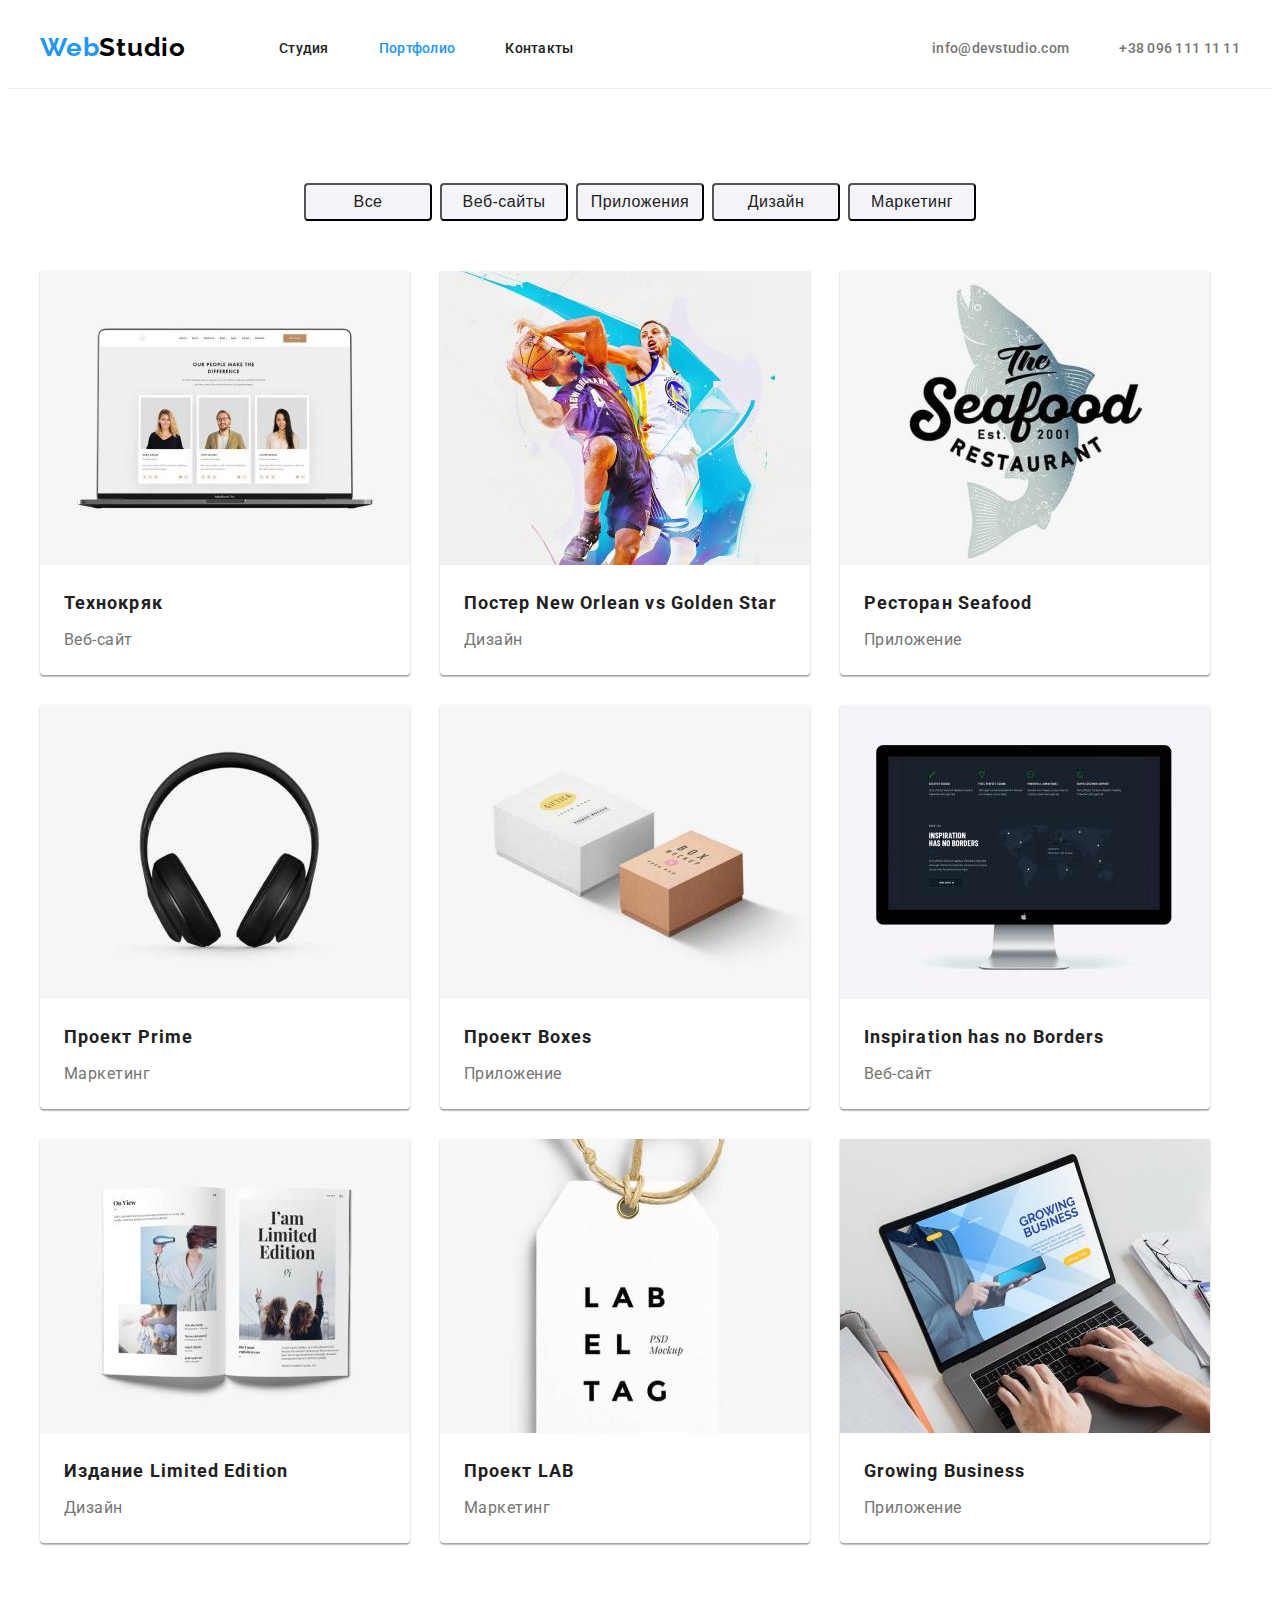
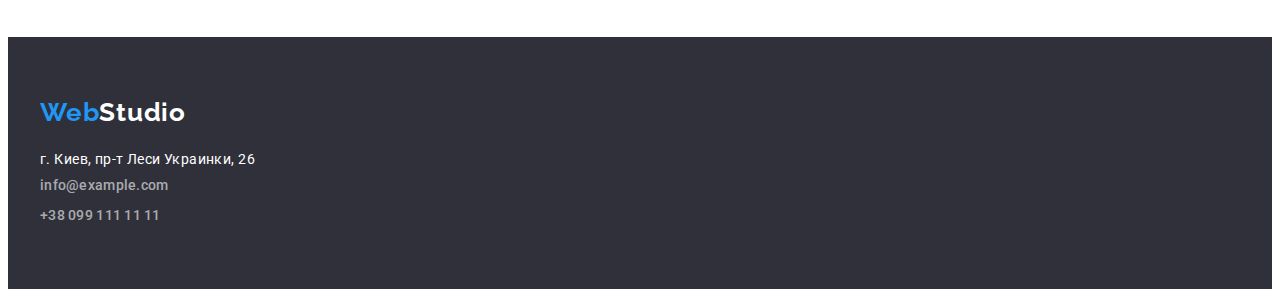
==== portfolio.html @ 968f07ba "clone-reposytory" ====
<!DOCTYPE html>
<html lang="ru">

<head>
    <meta charset="UTF-8">
    <meta http-equiv="X-UA-Compatible" content="IE=edge">
    <meta name="viewport" content="width=device-width, initial-scale=1.0">
    <title>Портфолио</title>
    <link rel="preconnect" href="https://fonts.gstatic.com">
    <link
        href="https://fonts.googleapis.com/css2?family=Raleway:wght@700&family=Roboto:wght@400;500;700;900&display=swap"
        rel="stylesheet">
    <link rel="stylesheet" href="https://cdnjs.cloudflare.com/ajax/libs/modern-normalize/1.0.0/modern-normalize.min.css"
        integrity="sha512-ISS7cAi1PEhQ8jnbJpJZMd29NlhNj4AWYyLOSp2CE/CsHxTCu+r+t0D2yoJudVrd0/8fTVPUVDzY5Tvli75u/g=="
        crossorigin="anonymous" />
    <link rel="stylesheet" href="./css/style.css">
</head>

<body>
    <header class="main-header">
        <div class="header-wrapper container">
            <nav class="header-nav">
                <a class="logo link" href="" lang="en">Web<span class="header-accent">Studio</span></a>
                <ul class="nav-list list">
                    <li class="nav-item">
                        <a class="nav-link link" href="./index.html">Студия</a>
                    </li>
                    <li class="nav-item">
                        <a class="nav-link link current" href="./portfolio.html">Портфолио</a>
                    </li>
                    <li class="nav-item">
                        <a class="nav-link link" href="">Контакты</a>
                    </li>
                </ul>
            </nav>
            <ul class="contacts-list list">
                <li class="contacts-item"><a class="contacts-link mail link" href="mailto:info@devstudio.com">info@devstudio.com</a></li>
                <li class="contacts-item"><a class="contacts-link link" href="tel:+380961111111">+38 096 111 11 11</a></li>
            </ul>
        </div>
    </header>
    <main>
        <!--HERO-->
        <section class="hero-pg2">
            <div class="container container list-margin">
                <ul class="list hero-list">
                    <li class="hero-item">
                        <button class="btn" type="button">Все</button>
                    </li>
                    <li class="hero-item">
                        <button class="btn" type="button">Веб-сайты</button>
                    </li>
                    <li class="hero-item">
                        <button class="btn" type="button">Приложения</button>
                    </li>
                    <li class="hero-item">
                        <button class="btn" type="button">Дизайн</button>
                    </li>
                    <li class="hero-item">
                        <button class="btn" type="button">Маркетинг</button>
                    </li>
                </ul>
                <ul class="list services-list">
                    <li class="services-item">
                        <a href="" class="services-link link">
                            <img src="./images/page-2/section-1/techno-crack.jpg" alt="технокряк" width="370"
                                height="294">
                            <div class="services-link-text">
                                <h3 class="services-name">Технокряк</h3>
                                <p class="about-services">Веб-сайт</p>
                            </div>
                        </a>
                    </li>
                    <li class="services-item">
                        <a href="" class="services-link link">
                            <img src="./images/page-2/section-1/new-orlean-vs-golden-stars.jpg" alt="Постер" width="370"
                                height="294">
                            <div class="services-link-text">
                                <h3 class="services-name">Постер <span lang="en">New Orlean vs Golden Star</span></h3>
                                <p class="about-services">Дизайн</p>
                            </div>
                        </a>
                    </li>
                    <li class="services-item">
                        <a href="" class="services-link link">
                            <img src="./images/page-2/section-1/resto-seafood.jpg" alt="Лого ресторана" width="370"
                                height="294">
                            <div class="services-link-text">
                                <h3 class="services-name">Ресторан <span lang="en">Seafood</span></h3>
                                <p class="about-services">Приложение</p>
                            </div>
                        </a>
                    </li>
                    <li class="services-item">
                        <a href="" class="services-link link">
                            <img src="./images/page-2/section-2/project-prime.jpg" alt="Наушники" width="370"
                                height="294">
                            <div class="services-link-text">
                                <h3 class="services-name">Проект <span lang="en">Prime</span></h3>
                                <p class="about-services">Маркетинг</p>
                            </div>
                        </a>
                    </li>
                    <li class="services-item">
                        <a href="" class="services-link link">
                            <img src="./images/page-2/section-2/project-boxes.jpg" alt="Коробки" width="370"
                                height="294">
                            <div class="services-link-text">
                                <h3 class="services-name">Проект <span lang="en">Boxes</span></h3>
                                <p class="about-services">Приложение</p>
                            </div>
                        </a>
                    </li>
                    <li class="services-item">
                        <a href="" class="services-link link">
                            <img src="./images/page-2/section-2/insoiration-has-no-borders.jpg" alt="Монитор"
                                width="370" height="294">
                            <div class="services-link-text">
                                <h3 class="services-name" lang="en">Inspiration has no Borders</h3>
                                <p class="about-services">Веб-сайт</p>
                            </div>
                        </a>
                    </li>
                    <li class="services-item">
                        <a href="" class="services-link link">
                            <img src="./images/page-2/section-3/limited-edition.jpg" alt="Журнал" width="370"
                                height="294">
                            <div class="services-link-text">
                                <h3 class="services-name">Издание <span lang="en">Limited Edition</span></h3>
                                <p class="about-services">Дизайн</p>
                            </div>
                        </a>
                    </li>
                    <li class="services-item">
                        <a href="" class="services-link link">
                            <img src="./images/page-2/section-3/project_lab.jpg" alt="Бирка" width="370" height="294">
                            <div class="services-link-text">
                                <h3 class="services-name">Проект <span lang="en">LAB</span></h3>
                                <p class="about-services">Маркетинг</p>
                            </div>
                        </a>
                    </li>
                    <li class="services-item">
                        <a href="" class="services-link link">
                            <img src="./images/page-2/section-3/growing-business.jpg" alt="Работа за ноутбуком"
                                width="370" height="294">
                            <div class="services-link-text">
                                <h3 class="services-name" lang="en">Growing Business</h3>
                                <p class="about-services">Приложение</p>
                            </div>
                        </a>
                    </li>
                </ul>
            </div>
        </section>
    </main>
    <footer>
            <div class="main-footer container">
                <a class="logotype-footer link" href="" lang="en">Web<span class="footer-accent">Studio</span></a>
                <address class="address address-list">
                    <p class="location">г. Киев, пр-т Леси Украинки, 26</p>
                    <a class="contacts-link-footer link-style link" href="mailto:info@example.com">info@example.com</a>
                    <a class="contacts-link-footer link" href="tel:+380991111111">+38 099 111 11 11</a>
                </address>
            </div>
    </footer>
</body>

</html>
---- css/style.css ----
.visually-hidden {
  position: absolute !important;
  clip: rect(1px 1px 1px 1px); /* IE6, IE7 */
  clip: rect(1px, 1px, 1px, 1px);
  padding: 0 !important;
  border: 0 !important;
  height: 1px !important;
  width: 1px !important;
  overflow: hidden;
}

h1,
h2,
h3,
h4,
h5,
h6,
p {
  margin: 0;
}

ul,
ol {
  margin: 0;
  padding: 0;
}

img {
  display: block;
}

:root {
  --main-font: "Roboto", sans-serif;
  --secondary-font: "Raleway", sans-serif;
  --acent-color: #2196f3;
  --main-color: #ffffff;
  --btn-back-color: #188ce8;
  --footer-backgroun-color: #2f303a;
  --usually-text-color: #757575;
  --headline-color: #212121;
  --secondary-back-color: #2f303a;
  --third-back-color: #f5f4fa;
  --main-black-color: #000000;
  --footer-links-color: rgba(255, 255, 255, 0.6);
  --section-pt: 94px;
  --section-pb: 94px;
}

.link {
  text-decoration: none;
}

.list {
  list-style: none;
}

.address {
  font-style: normal;
}

.address-list {
  margin-top: 20px;
}

body {
  font-family: var(--main-font);
  background: var(--main-color);
  /* width: 1600px;*/
}

.header-accent {
  color: var(--main-black-color);
}

.footer-accent {
  color: var(--main-color);
}

.nav-link {
  font-weight: 500;
  font-size: 14px;
  line-height: 1.14;
  letter-spacing: 0.02em;
  color: var(--headline-color);
}

.nav-link:hover,
.nav-link:focus {
  color: var(--acent-color);
}

.current {
  color: var(--acent-color);
}

.contacts-link {
  font-weight: 500;
  font-size: 14px;
  line-height: 1.14;
  letter-spacing: 0.02em;
  color: var(--usually-text-color);
}

.contacts-link:hover,
.contacts-link:focus {
  color: var(--acent-color);
}

.contacts-item:not(:last-child) {
  margin-right: 50px;
}

/*.mail {
  margin-right: 50px;
}*/

.location {
  font-weight: 400;
  font-size: 14px;
  line-height: 1.71;
  letter-spacing: 0.03em;
  color: var(--main-color);
}

.our-job-image {
  background: var(--main-color);
}
.work-title {
  font-weight: 700;
  font-size: 36px;
  line-height: 1.17;
  text-align: center;
  letter-spacing: 0.03em;
  color: var(--headline-color);
}

.location {
  width: 231px;
  height: 21px;

  font-weight: 400;
  font-size: 14px;
  line-height: 1.71;
  letter-spacing: 0.03em;
  color: var(--main-color);
  margin-bottom: 9px;
}

.our-job-image {
  background: var(--main-color);
}

.team {
  background: var(--third-back-color);
}

.contacts-link-footer {
  width: 231px;
  height: 21px;

  font-weight: 500;
  font-size: 14px;
  line-height: 1.14;
  letter-spacing: 0.02em;
  color: var(--footer-links-color);
}

.contacts-link-footer:hover,
.contacts-link-footer:focus {
  color: var(--acent-color);
}

.container {
  width: 1200px;
  margin: 0 auto;
  margin: 0 auto;
  padding-left: 15px;
  padding-right: 15px;
}

.header-wrapper {
  display: flex;
  align-items: center;
  justify-content: space-between;
}

/*============== MAIN HEADER ==============*/

.main-header {
  background: var(--main-color);
  display: flex;
  align-items: center;
  border-bottom: 1px solid #ececec;
}

.header-nav {
  display: flex;
  align-items: center;
}

.nav-list {
  display: flex;
  align-items: center;
}

.nav-link {
  padding-top: 32px;
  padding-bottom: 32px;
}

.contacts-list {
  display: flex;
  align-items: center;
}

.logo {
  margin-right: 93px;

  padding-top: 24px;
  padding-bottom: 25px;

  font-family: var(--secondary-font);
  font-weight: 700;
  font-size: 26px;
  line-height: 1.19;
  letter-spacing: 0.03em;
  color: var(--acent-color);
}

.nav-item:not(:last-child) {
  margin-right: 50px;
}

.contacts-list {
  margin-left: auto;
}

/*============== END MAIN HEADER ==============*/

/*============== HERO PAGE 1 ==============*/

.hero {
  background: var(--secondary-back-color);
}

.modal-btn {
  font-weight: 700;
  font-size: 16px;
  line-height: 1.87;
  display: flex;
  align-items: center;
  text-align: center;
  letter-spacing: 0.06em;
  cursor: pointer;
  color: var(--main-color);
  background: var(--acent-color);
  min-width: 200px;
  height: 50px;
  box-shadow: 0px 4px 4px rgba(0, 0, 0, 0.15);
  border-radius: 4px;
  padding-top: 10px;
  padding-right: 32px;
  padding-bottom: 10px;
  padding-left: 32px;
  margin: 0 auto;
}

.modal-btn:hover,
.modal-btn:focus {
  background: var(--btn-back-color);
}

.advertising-main {
  padding-top: 200px;
  padding-bottom: 200px;
}

.advertising-name {
  max-width: 696px;
  height: 120px;
  margin: 0 auto;
  margin-bottom: 40px;

  font-weight: 900;
  font-size: 44px;
  line-height: 1.36;
  letter-spacing: 0.06em;
  text-align: center;
  text-transform: uppercase;
  color: var(--main-color);
}

/*============== END HERO PAGE 1 ==============*/

/*============== ABOUT ==============*/

.about {
  background: var(--main-color);
  padding-top: var(--section-pt);
}

.about-list {
  display: flex;
  margin-left: -30px;
  margin-top: -30px;
}

.about-item {
  flex-basis: calc(100% / 4 - 30px);
  margin-left: 30px;
  margin-top: 30px;
}

.about-main-name {
  margin-bottom: 10px;

  font-weight: 700;
  font-size: 14px;
  line-height: 1.14;
  letter-spacing: 0.03em;
  text-transform: uppercase;
  color: var(--headline-color);
  width: 270px;
  height: 16px;
}

.about-us {
  font-weight: 400;
  font-size: 14px;
  line-height: 1.71;
  letter-spacing: 0.03em;
  color: var(--usually-text-color);
  width: 270px;
  height: 75px;
}

/*============== END ABOUT ==============*/

/*============== WAWD ==============*/

.our-job-image {
  padding-top: var(--section-pt);
  padding-bottom: var(--section-pb);
}

.our-list {
  display: flex;
  margin-left: -30px;
  margin-top: -30px;
}
.our-item {
  flex-basis: calc(100% / 3-30px);
  margin-left: 30px;
  margin-top: 30px;
}

/*============== END WAWD ==============*/

/*============== TEAM ==============*/

.team {
  background: var(--third-back-color);
  padding-top: var(--section-pt);
  padding-bottom: var(--section-pb);
}

.work-title {
  font-weight: 700;
  font-size: 36px;
  line-height: 1.17;
  text-align: center;
  letter-spacing: 0.03em;
  color: var(--headline-color);
  margin-bottom: 50px;
  margin: auto o;
}

.team-list {
  display: flex;
  margin-left: -30px;
  margin-top: -30px;
}

.team-item {
  flex-basis: calc(100% / 3 - 30px);
  margin-left: 30px;
  margin-top: 30px;
  background: var(--main-color);
  box-shadow: 0px 1px 3px rgba(0, 0, 0, 0.12), 0px 1px 1px rgba(0, 0, 0, 0.14),
    0px 2px 1px rgba(0, 0, 0, 0.2);
  border-radius: 0px 0px 4px 4px;
}

.team-member {
  font-weight: 500;
  font-size: 16px;
  line-height: 1.19;
  letter-spacing: 0.03em;
  text-align: center;
  color: var(--headline-color);
  margin-bottom: 10px;
}

.team-text {
  padding-top: 30px;
  padding-bottom: 30px;
  padding-left: 15px;
  padding-right: 15px;
}

.team-member-skills {
  font-weight: 400;
  font-size: 16px;
  line-height: 1.19;
  letter-spacing: 0.03em;
  text-align: center;
  color: var(--usually-text-color);
}

/*============== END TEAM ==============*/

/*============== HERO PAGE 2 ==============*/

.hero-pg2 {
  background: var(--main-color);
  padding-top: var(--section-pt);
  padding-bottom: var(--section-pb);
}

.list-margin {
  margin-left: auto 0;
}

.hero-list {
  display: flex;
  justify-content: center;
  margin-left: -8px;
  margin-bottom: 50px;
}

.hero-item {
  margin-left: 8px;
}

.btn {
  font-weight: 500;
  font-size: 16px;
  line-height: 1.62;
  text-align: center;
  letter-spacing: 0.03em;
  color: var(--headline-color);
  cursor: pointer;
  background: var(--third-back-color);
  min-width: 128px;
  height: 38px;
  margin: 0 auto;

  background: #f5f4fa;
  border-radius: 4px;
}

.btn:hover,
.btn:focus {
  color: var(--main-color);
  background-color: var(--acent-color);
}

.services-list {
  display: flex;
  flex-wrap: wrap;
  margin-left: -30px;
  margin-top: -30px;
}

/*============== END HERO PAGE 2 ==============*/

/*============== SERVICES ==============*/

.services-link {
  background: var(--main-color);
}

.services-link-text {
  padding-top: 20px;
  padding-right: 24px;
  padding-bottom: 20px;
  padding-left: 24px;
}

.services-name {
  margin-bottom: 4px;

  font-weight: 700;
  font-size: 18px;
  line-height: 2;
  letter-spacing: 0.06em;
  color: var(--headline-color);
}

.services-item {
  flex-basis: calc(100% / 9 - 30px);
  margin-left: 30px;
  margin-top: 30px;
  background: var(--main-color);
  box-shadow: 0px 1px 3px rgba(0, 0, 0, 0.12), 0px 1px 1px rgba(0, 0, 0, 0.14),
    0px 2px 1px rgba(0, 0, 0, 0.2);
  border-radius: 0px 0px 4px 4px;
}

.about-services {
  font-weight: 400;
  font-size: 16px;
  line-height: 1.87;
  letter-spacing: 0.03em;
  color: var(--usually-text-color);
}

/*============== END SERVICES ==============*/

/*============== LOGO FOOTER ==============*/

.logotype-footer {
  width: 145px;
  height: 31px;
  left: 215px;
  top: 1688px;

  font-family: var(--secondary-font);
  font-weight: 700;
  font-size: 26px;
  line-height: 1.19;
  letter-spacing: 0.03em;
  color: var(--acent-color);
}

/*============== END LOGO FOOTER ==============*/

footer {
  background-color: var(--footer-backgroun-color);
}

.contacts-link-footer {
  font-weight: 500;
  font-size: 14px;
  line-height: 1.14;
  letter-spacing: 0.02em;
  color: var(--footer-links-color);
}

.contacts-link-footer:hover,
.contacts-link-footer:focus {
  color: var(--acent-color);
}

.contacts-link-footer {
  display: flex;
  flex-direction: column;
}

.contacts-link-footer:not(:last-child) {
  margin-bottom: 9px;
}

.main-footer {
  padding-top: 60px;
  padding-bottom: 60px;
}
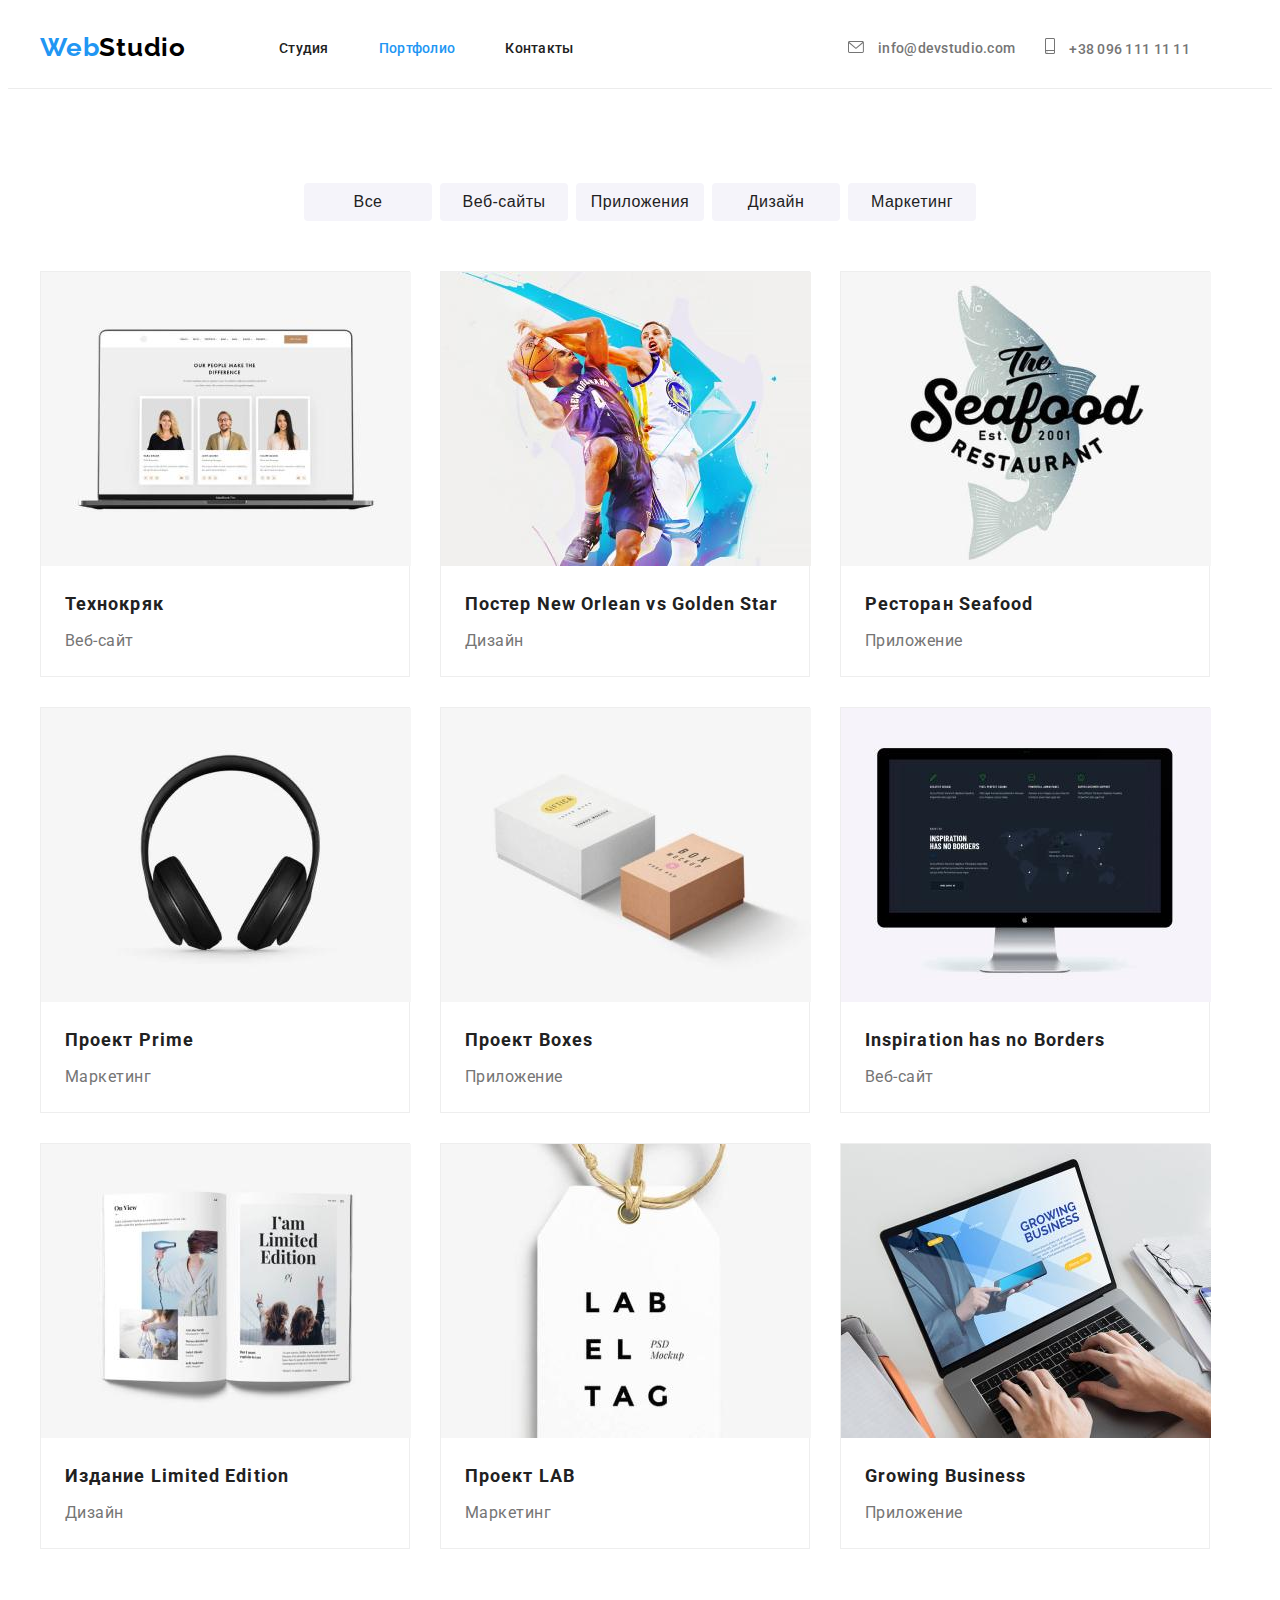
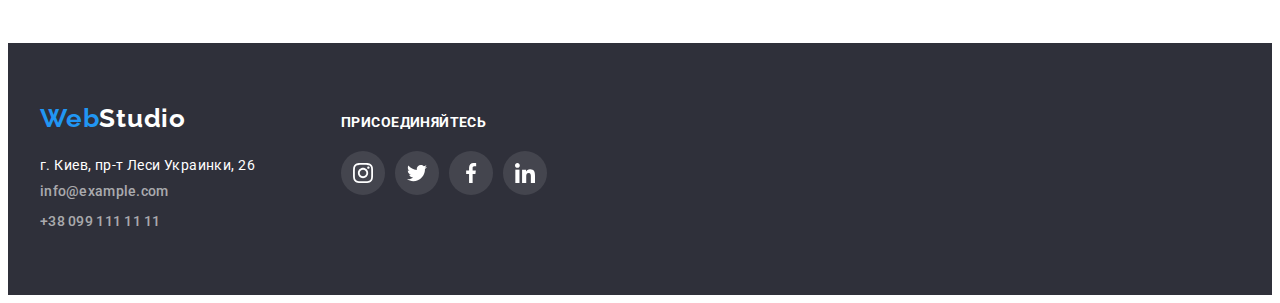
==== commit 4e067a3f: "maybe-ready" ====
--- a/portfolio.html
+++ b/portfolio.html
@@ -33,10 +33,37 @@
                     </li>
                 </ul>
             </nav>
-            <ul class="contacts-list list">
-                <li class="contacts-item"><a class="contacts-link mail link" href="mailto:info@devstudio.com">info@devstudio.com</a></li>
-                <li class="contacts-item"><a class="contacts-link link" href="tel:+380961111111">+38 096 111 11 11</a></li>
-            </ul>
+            <div class="contacts-container">
+                <ul class="contacts-list list">
+                    <li class="contacts-item">
+                        <ul class="header-contacts-list list">
+                            <a class="custom link" href="">
+                                <li class="header-contacts-item">
+                                    <a class="header-contacts-link main-link link" href="">
+                                        <svg width="16" height="12" class="header-contacts-icon">
+                                            <use href="./images/sprite.svg#icon-envelope"></use>
+                                        </svg>
+                                        <a class="contacts-link main-link mail link"
+                                            href="mailto:info@devstudio.com">info@devstudio.com</a>
+                                    </a>
+                                </li>
+                            </a>
+                        </ul>
+                        <ul class="header-contacts-list list">
+                            <a class="custom link" href=""></a>
+                            <li class="header-contacts-item">
+                                <a class="header-contacts-link main-link link" href="">
+                                    <svg width="10" height="16" class="header-contacts-icon">
+                                        <use href="./images/sprite.svg#icon-smartphone"></use>
+                                    </svg>
+                                </a>
+                                <a class="contacts-link main-link link" href="tel:+380961111111">+38 096 111 11 11</a>
+                            </li>
+                        </ul>
+                    </li>
+                    <li class="contacts-item"></li>
+                </ul>
+            </div>
         </div>
     </header>
     <main>
@@ -156,12 +183,55 @@
     </main>
     <footer>
             <div class="main-footer container">
-                <a class="logotype-footer link" href="" lang="en">Web<span class="footer-accent">Studio</span></a>
-                <address class="address address-list">
-                    <p class="location">г. Киев, пр-т Леси Украинки, 26</p>
-                    <a class="contacts-link-footer link-style link" href="mailto:info@example.com">info@example.com</a>
-                    <a class="contacts-link-footer link" href="tel:+380991111111">+38 099 111 11 11</a>
-                </address>
+                <ul class="social-footer-list list">
+                    <li>
+                        <a class="logotype-footer link" href="" lang="en">Web<span class="footer-accent">Studio</span></a>
+                    </li>
+                    <li>
+                        <address class="address address-list">
+                            <p class="location">г. Киев, пр-т Леси Украинки, 26</p>
+                            <a class="contacts-link-footer link" href="mailto:info@example.com">info@example.com</a>
+                            <a class="contacts-link-footer link" href="tel:+380991111111">+38 099 111 11 11</a>
+                        </address>
+                    </li>
+                </ul>
+                <ul class="social-footer-list second-list list">
+                    <li>
+                        <p class="social-footer-name">присоединяйтесь</p>
+                    </li>
+                    <li class="social-footer-item">
+                        <ul class="footer-icon-list list">
+                            <li class=" ">
+                                <a class="social-footer-link link" href="">
+                                    <svg class="social-footer-icon">
+                                        <use href="./images/sprite.svg#icon-instagram"></use>
+                                    </svg>
+                                </a>
+                            </li>
+                            <li class="footer-icon-item">
+                                <a class="social-footer-link link" href="">
+                                    <svg class="social-footer-icon">
+                                        <use href="./images/sprite.svg#icon-twitter"></use>
+                                    </svg>
+                                </a>
+                            </li>
+                            <li class="footer-icon-item">
+                                <a class="social-footer-link link" href="">
+                                    <svg class="social-footer-icon">
+                                        <use href="./images/sprite.svg#icon-facebook"></use>
+                                    </svg>
+                                </a>
+                            </li>
+                            <li class="footer-icon-item">
+                                <a class="social-footer-link link" href="">
+                                    <svg class="social-footer-icon">
+                                        <use href="./images/sprite.svg#icon-linkedin"></use>
+                                    </svg>
+                                </a>
+                            </li>
+                        </ul>
+                    </li>
+                </ul>
             </div>
     </footer>
 </body>
--- a/css/style.css
+++ b/css/style.css
@@ -42,6 +42,9 @@
   --third-back-color: #f5f4fa;
   --main-black-color: #000000;
   --footer-links-color: rgba(255, 255, 255, 0.6);
+  --service-item-color: #eeeeee;
+  --icon-color: #afb1b8;
+  --contacts-color: #757575;
   --section-pt: 94px;
   --section-pb: 94px;
 }
@@ -65,7 +68,7 @@
 body {
   font-family: var(--main-font);
   background: var(--main-color);
-  /* width: 1600px;*/
+  /*width: 1600px;*/
 }
 
 .header-accent {
@@ -101,10 +104,10 @@
   color: var(--usually-text-color);
 }
 
-.contacts-link:hover,
+/*.contacts-link:hover,
 .contacts-link:focus {
   color: var(--acent-color);
-}
+}*/
 
 .contacts-item:not(:last-child) {
   margin-right: 50px;
@@ -235,12 +238,54 @@
   margin-left: auto;
 }
 
+.contacts-item {
+  display: flex;
+  align-items: center;
+  justify-content: space-between;
+}
+
+.header-contacts-list {
+  display: flex;
+}
+
+.header-contacts-list:not(:last-child) {
+  margin-right: 30px;
+}
+
+.header-contacts-icon {
+  fill: var(--contacts-color);
+  margin-right: 10px;
+}
+
+.header-contacts-icon:hover,
+.header-contacts-icon:focus {
+  fill: var(--acent-color);
+}
+
+.header-contacts-link:hover,
+.header-contacts-link:focus {
+  fill: var(--acent-color);
+}
+
+.main-link:hover,
+.main-link:focus {
+  color: var(--acent-color);
+}
+
 /*============== END MAIN HEADER ==============*/
 
 /*============== HERO PAGE 1 ==============*/
 
 .hero {
-  background: var(--secondary-back-color);
+  background-color: var(--secondary-back-color);
+  background-image: linear-gradient(
+      rgba(47, 48, 58, 0.4),
+      rgba(47, 48, 58, 0.4)
+    ),
+    url("/images/background-hero.jpg");
+  max-width: 1600px;
+  background-repeat: no-repeat;
+  background-size: cover;
 }
 
 .modal-btn {
@@ -334,6 +379,22 @@
   height: 75px;
 }
 
+.about-link {
+  display: flex;
+  justify-content: center;
+  align-items: center;
+  width: 270px;
+  height: 120px;
+  background: var(--third-back-color);
+  border-radius: 4px;
+  margin-bottom: 30px;
+}
+
+.about-icon {
+  width: 70px;
+  height: 70px;
+}
+
 /*============== END ABOUT ==============*/
 
 /*============== WAWD ==============*/
@@ -349,7 +410,7 @@
   margin-top: -30px;
 }
 .our-item {
-  flex-basis: calc(100% / 3-30px);
+  flex-basis: calc(100% / 3 - 30px);
   margin-left: 30px;
   margin-top: 30px;
 }
@@ -404,8 +465,8 @@
 .team-text {
   padding-top: 30px;
   padding-bottom: 30px;
-  padding-left: 15px;
-  padding-right: 15px;
+  padding-left: 20px;
+  padding-right: 20px;
 }
 
 .team-member-skills {
@@ -415,9 +476,119 @@
   letter-spacing: 0.03em;
   text-align: center;
   color: var(--usually-text-color);
+  margin-bottom: 16px;
+}
+
+.social-list {
+  display: flex;
+  align-items: center;
+  justify-content: space-between;
+}
+
+.social-list-link {
+  display: flex;
+  justify-content: center;
+  align-items: center;
+  background-color: var(--main-color);
+  width: 44px;
+  height: 44px;
+  border-radius: 50%;
+}
+
+.social-list-link:hover,
+.social-list-link:focus {
+  background-color: var(--acent-color);
+}
+
+.social-list-link:hover .social-list-icon,
+.social-list-link:focus .social-list-icon {
+  fill: var(--main-color);
+}
+
+.social-list-icon:hover,
+.social-list-icon:focus {
+  fill: var(--main-color);
+}
+
+.social-list-icon {
+  fill: var(--icon-color);
+  width: 20px;
+  height: 20px;
 }
 
 /*============== END TEAM ==============*/
+
+/*============== REGULAR CUSTOMERS ==============*/
+
+.customers {
+  padding-top: var(--section-pt);
+  padding-bottom: var(--section-pb);
+}
+
+.customers-list {
+  display: flex;
+  align-items: center;
+  justify-content: space-between;
+}
+
+.customers-list-link {
+  display: flex;
+  justify-content: center;
+  align-items: center;
+  width: 170px;
+  height: 90px;
+  border: 1px solid var(--icon-color);
+  box-sizing: border-box;
+  border-radius: 4px;
+}
+
+.customers-list-link:hover,
+.customers-list-link:focus {
+  border: 1px solid var(--acent-color);
+  box-sizing: border-box;
+  border-radius: 4px;
+}
+
+.customers-list-link:hover .customers-list-icon,
+.customers-list-link:focus .customers-list-icon {
+  fill: var(--acent-color);
+}
+
+.customers-list-icon {
+  fill: var(--icon-color);
+}
+
+.one {
+  width: 45px;
+  height: 50px;
+}
+
+.two {
+  width: 40px;
+  height: 52px;
+}
+
+.three {
+  width: 41px;
+  height: 43px;
+}
+
+.four {
+  width: 80px;
+  height: 42px;
+}
+
+.five {
+  width: 59px;
+  height: 47px;
+}
+
+.six {
+  width: 89px;
+  height: 46px;
+}
+
+/*============== END REGULAR CUSTOMERS ==============*/
 
 /*============== HERO PAGE 2 ==============*/
 
@@ -454,15 +625,17 @@
   min-width: 128px;
   height: 38px;
   margin: 0 auto;
-
-  background: #f5f4fa;
   border-radius: 4px;
+  border: none;
 }
 
 .btn:hover,
 .btn:focus {
   color: var(--main-color);
   background-color: var(--acent-color);
+  box-shadow: 0px 3px 1px rgba(0, 0, 0, 0.1), 0px 1px 2px rgba(0, 0, 0, 0.08),
+    0px 2px 2px rgba(0, 0, 0, 0.12);
+  border-radius: 4px;
 }
 
 .services-list {
@@ -499,12 +672,21 @@
 
 .services-item {
   flex-basis: calc(100% / 9 - 30px);
+  max-width: 370px;
   margin-left: 30px;
   margin-top: 30px;
   background: var(--main-color);
-  box-shadow: 0px 1px 3px rgba(0, 0, 0, 0.12), 0px 1px 1px rgba(0, 0, 0, 0.14),
-    0px 2px 1px rgba(0, 0, 0, 0.2);
-  border-radius: 0px 0px 4px 4px;
+  border: 1px solid #eeeeee;
+  box-sizing: border-box;
+}
+
+.services-item:hover,
+.services-item:focus {
+  background: var(--main-color);
+  border: 1px solid var(--service-item-color);
+  box-sizing: border-box;
+  box-shadow: 0px 1px 1px rgba(0, 0, 0, 0.12), 0px 4px 4px rgba(0, 0, 0, 0.06),
+    1px 4px 6px rgba(0, 0, 0, 0.16);
 }
 
 .about-services {
@@ -562,6 +744,63 @@
 }
 
 .main-footer {
+  display: flex;
   padding-top: 60px;
   padding-bottom: 60px;
 }
+
+.social-footer-name {
+  font-family: var(--main-font);
+  font-weight: 700;
+  font-size: 14px;
+  line-height: 1.14;
+  letter-spacing: 0.03em;
+  text-transform: uppercase;
+  color: var(--main-color);
+}
+
+.social-footer-list {
+  display: block;
+  align-items: center;
+  justify-content: center;
+}
+
+.social-footer-list:not(:last-child) {
+  margin-right: 70px;
+}
+
+.second-list {
+  flex-direction: row;
+  justify-content: space-between;
+  width: 206px;
+  height: 80px;
+  padding-top: 12px;
+}
+
+.footer-icon-list {
+  display: flex;
+  align-items: center;
+  justify-content: space-between;
+  margin-top: 20px;
+}
+
+.social-footer-link {
+  display: flex;
+  justify-content: center;
+  align-items: center;
+  width: 44px;
+  height: 44px;
+  border-radius: 50%;
+  fill: var(--main-color);
+  background: rgba(255, 255, 255, 0.1);
+}
+
+.social-footer-link:hover,
+.social-footer-link:focus {
+  background-color: var(--acent-color);
+}
+
+.social-footer-icon {
+  width: 20px;
+  height: 20px;
+}
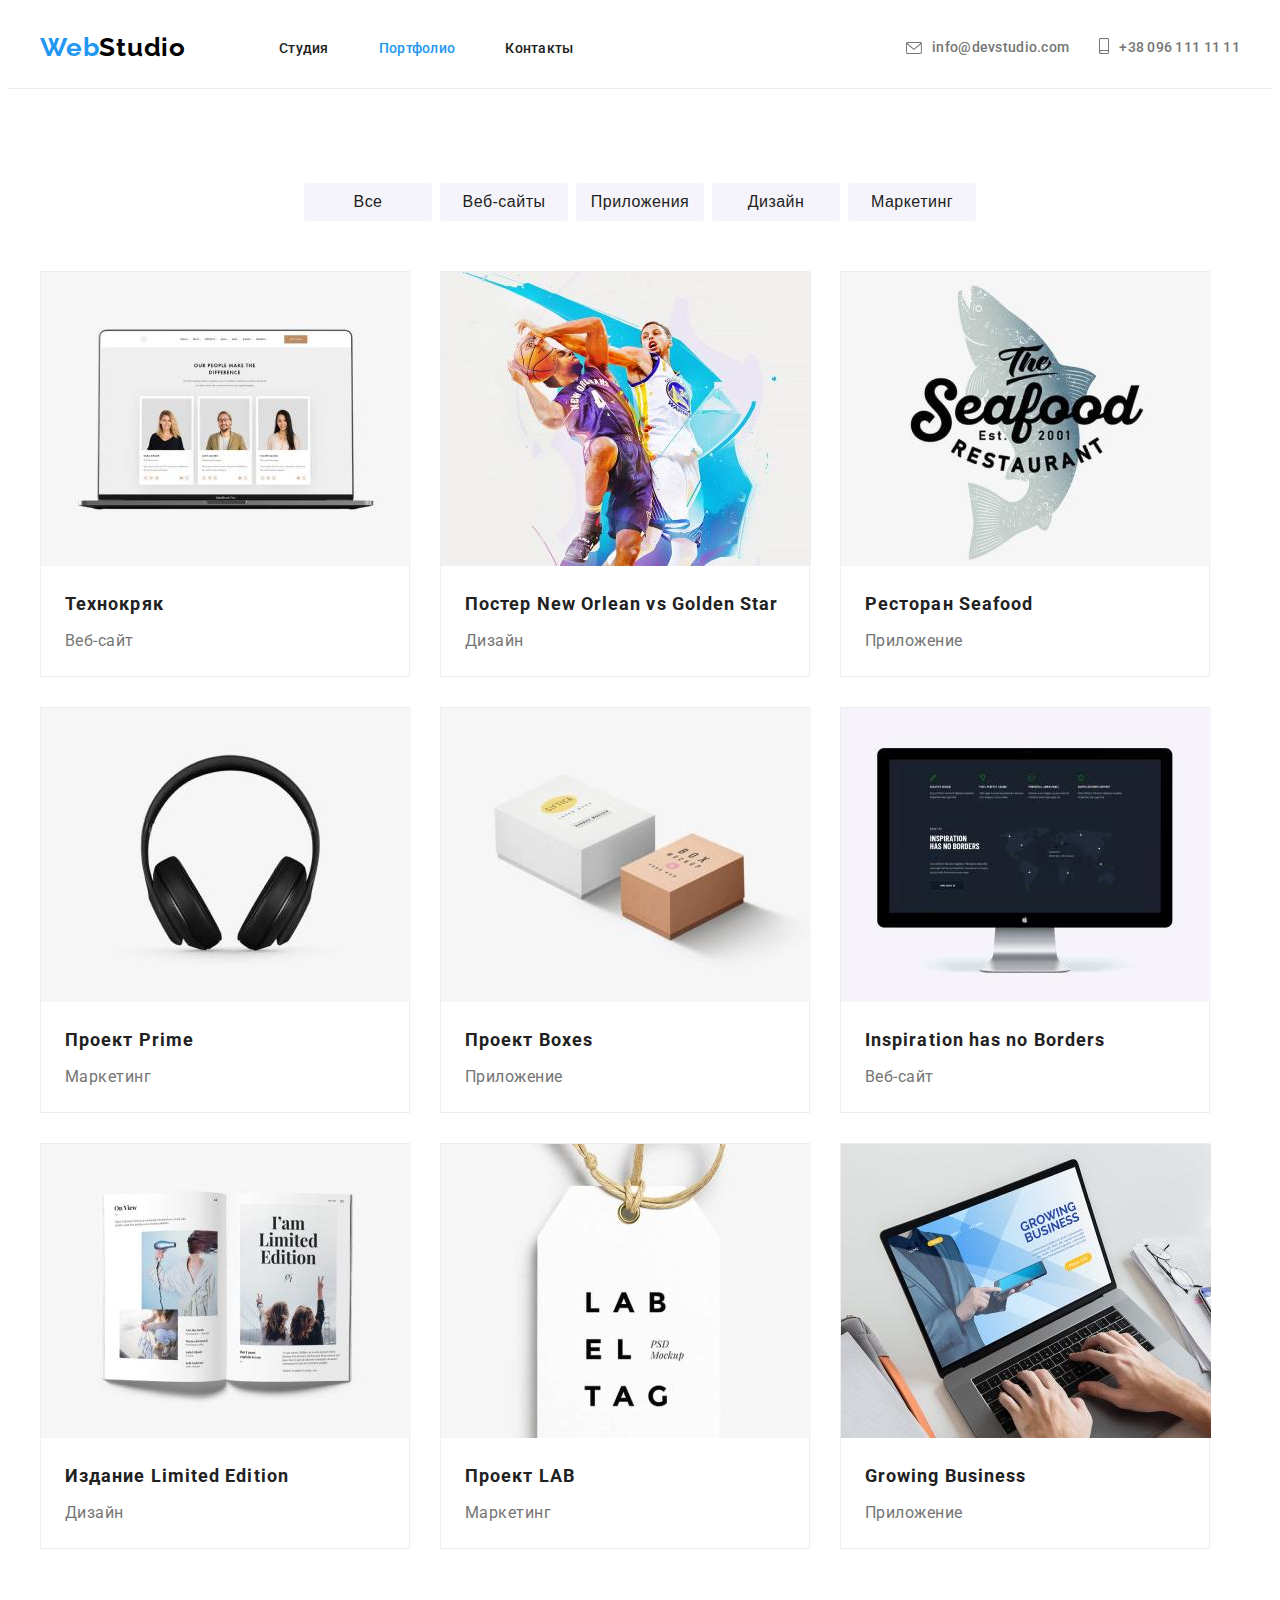
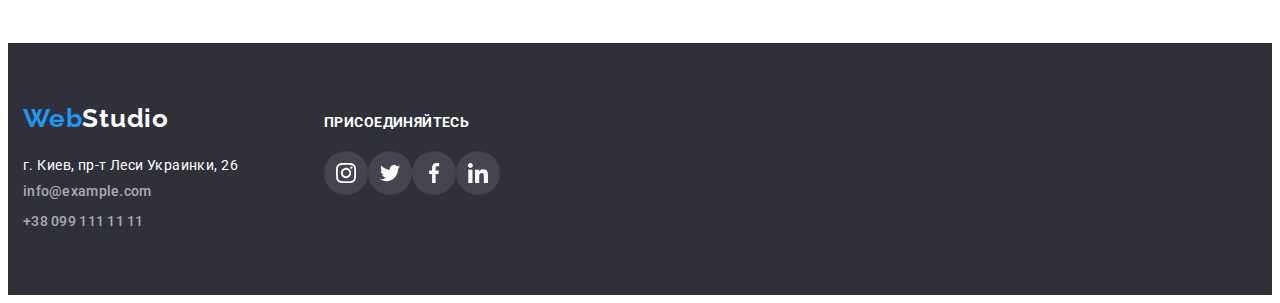
==== commit 1b52794e: "+/-normal" ====
--- a/portfolio.html
+++ b/portfolio.html
@@ -33,37 +33,24 @@
                     </li>
                 </ul>
             </nav>
-            <div class="contacts-container">
-                <ul class="contacts-list list">
-                    <li class="contacts-item">
-                        <ul class="header-contacts-list list">
-                            <a class="custom link" href="">
-                                <li class="header-contacts-item">
-                                    <a class="header-contacts-link main-link link" href="">
-                                        <svg width="16" height="12" class="header-contacts-icon">
-                                            <use href="./images/sprite.svg#icon-envelope"></use>
-                                        </svg>
-                                        <a class="contacts-link main-link mail link"
-                                            href="mailto:info@devstudio.com">info@devstudio.com</a>
-                                    </a>
-                                </li>
-                            </a>
-                        </ul>
-                        <ul class="header-contacts-list list">
-                            <a class="custom link" href=""></a>
-                            <li class="header-contacts-item">
-                                <a class="header-contacts-link main-link link" href="">
-                                    <svg width="10" height="16" class="header-contacts-icon">
-                                        <use href="./images/sprite.svg#icon-smartphone"></use>
-                                    </svg>
-                                </a>
-                                <a class="contacts-link main-link link" href="tel:+380961111111">+38 096 111 11 11</a>
-                            </li>
-                        </ul>
-                    </li>
-                    <li class="contacts-item"></li>
-                </ul>
-            </div>
+            <ul class="contacts-list list">
+                    <li class="header-contacts-item">
+                        <a class="header-contacts-link main-link link" href="">
+                            <svg width="16" height="12" class="header-contacts-icon">
+                                <use href="./images/sprite.svg#icon-envelope"></use>
+                            </svg>
+                            <a class="contacts-link main-link mail link"
+                                href="mailto:info@devstudio.com">info@devstudio.com</a>
+                        </a>
+                    </li>
+                    <li class="header-contacts-item">
+                        <a class="header-contacts-link main-link link" href="">
+                            <svg width="10" height="16" class="header-contacts-icon">
+                                <use href="./images/sprite.svg#icon-smartphone"></use>
+                            </svg>
+                        <a class="contacts-link main-link link" href="tel:+380961111111">+38 096 111 11 11</a>
+                    </li>
+            </ul>
         </div>
     </header>
     <main>
@@ -182,57 +169,49 @@
         </section>
     </main>
     <footer>
-            <div class="main-footer container">
-                <ul class="social-footer-list list">
+        <div class="footer-container container">
+            <div class="main-footer">
+                <a class="logotype-footer link" href="" lang="en">Web<span class="footer-accent">Studio</span></a>
+                <address class="address address-list">
+                    <p class="location">г. Киев, пр-т Леси Украинки, 26</p>
+                    <a class="contacts-link-footer link" href="mailto:info@example.com">info@example.com</a>
+                    <a class="contacts-link-footer link" href="tel:+380991111111">+38 099 111 11 11</a>
+                </address>
+            </div>
+            <div class="second-footer">
+                <p class="social-footer-name">присоединяйтесь</p>
+                <ul class="footer-icon-list list">
+                    <li class="footer-icon-item">
+                        <a class="social-footer-link link" href="">
+                            <svg class="social-footer-icon">
+                                <use href="./images/sprite.svg#icon-instagram"></use>
+                            </svg>
+                        </a>
+                    </li>
                     <li>
-                        <a class="logotype-footer link" href="" lang="en">Web<span class="footer-accent">Studio</span></a>
+                        <a class="social-footer-link link" href="">
+                            <svg class="social-footer-icon">
+                                <use href="./images/sprite.svg#icon-twitter"></use>
+                            </svg>
+                        </a>
                     </li>
                     <li>
-                        <address class="address address-list">
-                            <p class="location">г. Киев, пр-т Леси Украинки, 26</p>
-                            <a class="contacts-link-footer link" href="mailto:info@example.com">info@example.com</a>
-                            <a class="contacts-link-footer link" href="tel:+380991111111">+38 099 111 11 11</a>
-                        </address>
-                    </li>
-                </ul>
-                <ul class="social-footer-list second-list list">
+                        <a class="social-footer-link link" href="">
+                            <svg class="social-footer-icon">
+                                <use href="./images/sprite.svg#icon-facebook"></use>
+                            </svg>
+                        </a>
+                    </li>
                     <li>
-                        <p class="social-footer-name">присоединяйтесь</p>
-                    </li>
-                    <li class="social-footer-item">
-                        <ul class="footer-icon-list list">
-                            <li class=" ">
-                                <a class="social-footer-link link" href="">
-                                    <svg class="social-footer-icon">
-                                        <use href="./images/sprite.svg#icon-instagram"></use>
-                                    </svg>
-                                </a>
-                            </li>
-                            <li class="footer-icon-item">
-                                <a class="social-footer-link link" href="">
-                                    <svg class="social-footer-icon">
-                                        <use href="./images/sprite.svg#icon-twitter"></use>
-                                    </svg>
-                                </a>
-                            </li>
-                            <li class="footer-icon-item">
-                                <a class="social-footer-link link" href="">
-                                    <svg class="social-footer-icon">
-                                        <use href="./images/sprite.svg#icon-facebook"></use>
-                                    </svg>
-                                </a>
-                            </li>
-                            <li class="footer-icon-item">
-                                <a class="social-footer-link link" href="">
-                                    <svg class="social-footer-icon">
-                                        <use href="./images/sprite.svg#icon-linkedin"></use>
-                                    </svg>
-                                </a>
-                            </li>
-                        </ul>
+                        <a class="social-footer-link link" href="">
+                            <svg class="social-footer-icon">
+                                <use href="./images/sprite.svg#icon-linkedin"></use>
+                            </svg>
+                        </a>
                     </li>
                 </ul>
             </div>
+        </div>
     </footer>
 </body>
 
--- a/css/style.css
+++ b/css/style.css
@@ -68,7 +68,7 @@
 body {
   font-family: var(--main-font);
   background: var(--main-color);
-  /*width: 1600px;*/
+  /* width: 1600px;*/
 }
 
 .header-accent {
@@ -104,18 +104,9 @@
   color: var(--usually-text-color);
 }
 
-/*.contacts-link:hover,
-.contacts-link:focus {
-  color: var(--acent-color);
-}*/
-
 .contacts-item:not(:last-child) {
   margin-right: 50px;
 }
-
-/*.mail {
-  margin-right: 50px;
-}*/
 
 .location {
   font-weight: 400;
@@ -211,17 +202,10 @@
   padding-bottom: 32px;
 }
 
-.contacts-list {
-  display: flex;
-  align-items: center;
-}
-
 .logo {
   margin-right: 93px;
-
   padding-top: 24px;
   padding-bottom: 25px;
-
   font-family: var(--secondary-font);
   font-weight: 700;
   font-size: 26px;
@@ -233,43 +217,35 @@
 .nav-item:not(:last-child) {
   margin-right: 50px;
 }
-
 .contacts-list {
+  display: inline-flex;
+  align-items: baseline;
   margin-left: auto;
 }
 
-.contacts-item {
+.header-contacts-item {
   display: flex;
   align-items: center;
   justify-content: space-between;
 }
 
-.header-contacts-list {
-  display: flex;
-}
-
-.header-contacts-list:not(:last-child) {
+.header-contacts-item:not(:last-child) {
   margin-right: 30px;
 }
 
 .header-contacts-icon {
+  margin-right: 10px;
   fill: var(--contacts-color);
-  margin-right: 10px;
+}
+
+.main-link:hover,
+.main-link:focus {
+  color: var(--acent-color);
 }
 
 .header-contacts-icon:hover,
 .header-contacts-icon:focus {
   fill: var(--acent-color);
-}
-
-.header-contacts-link:hover,
-.header-contacts-link:focus {
-  fill: var(--acent-color);
-}
-
-.main-link:hover,
-.main-link:focus {
-  color: var(--acent-color);
 }
 
 /*============== END MAIN HEADER ==============*/
@@ -282,8 +258,7 @@
       rgba(47, 48, 58, 0.4),
       rgba(47, 48, 58, 0.4)
     ),
-    url("/images/background-hero.jpg");
-  max-width: 1600px;
+    url("../images/background-hero.jpg");
   background-repeat: no-repeat;
   background-size: cover;
 }
@@ -528,7 +503,10 @@
 .customers-list {
   display: flex;
   align-items: center;
-  justify-content: space-between;
+}
+
+.customers-list-item:not(:last-child) {
+  margin-right: 30px;
 }
 
 .customers-list-link {
@@ -743,10 +721,15 @@
   margin-bottom: 9px;
 }
 
+.footer-container {
+  display: inline-flex;
+}
+
 .main-footer {
-  display: flex;
+  margin-right: 70px;
   padding-top: 60px;
   padding-bottom: 60px;
+  align-items: baseline;
 }
 
 .social-footer-name {
@@ -767,14 +750,6 @@
 
 .social-footer-list:not(:last-child) {
   margin-right: 70px;
-}
-
-.second-list {
-  flex-direction: row;
-  justify-content: space-between;
-  width: 206px;
-  height: 80px;
-  padding-top: 12px;
 }
 
 .footer-icon-list {
@@ -804,3 +779,7 @@
   width: 20px;
   height: 20px;
 }
+
+.second-footer {
+  padding-top: 72px;
+}
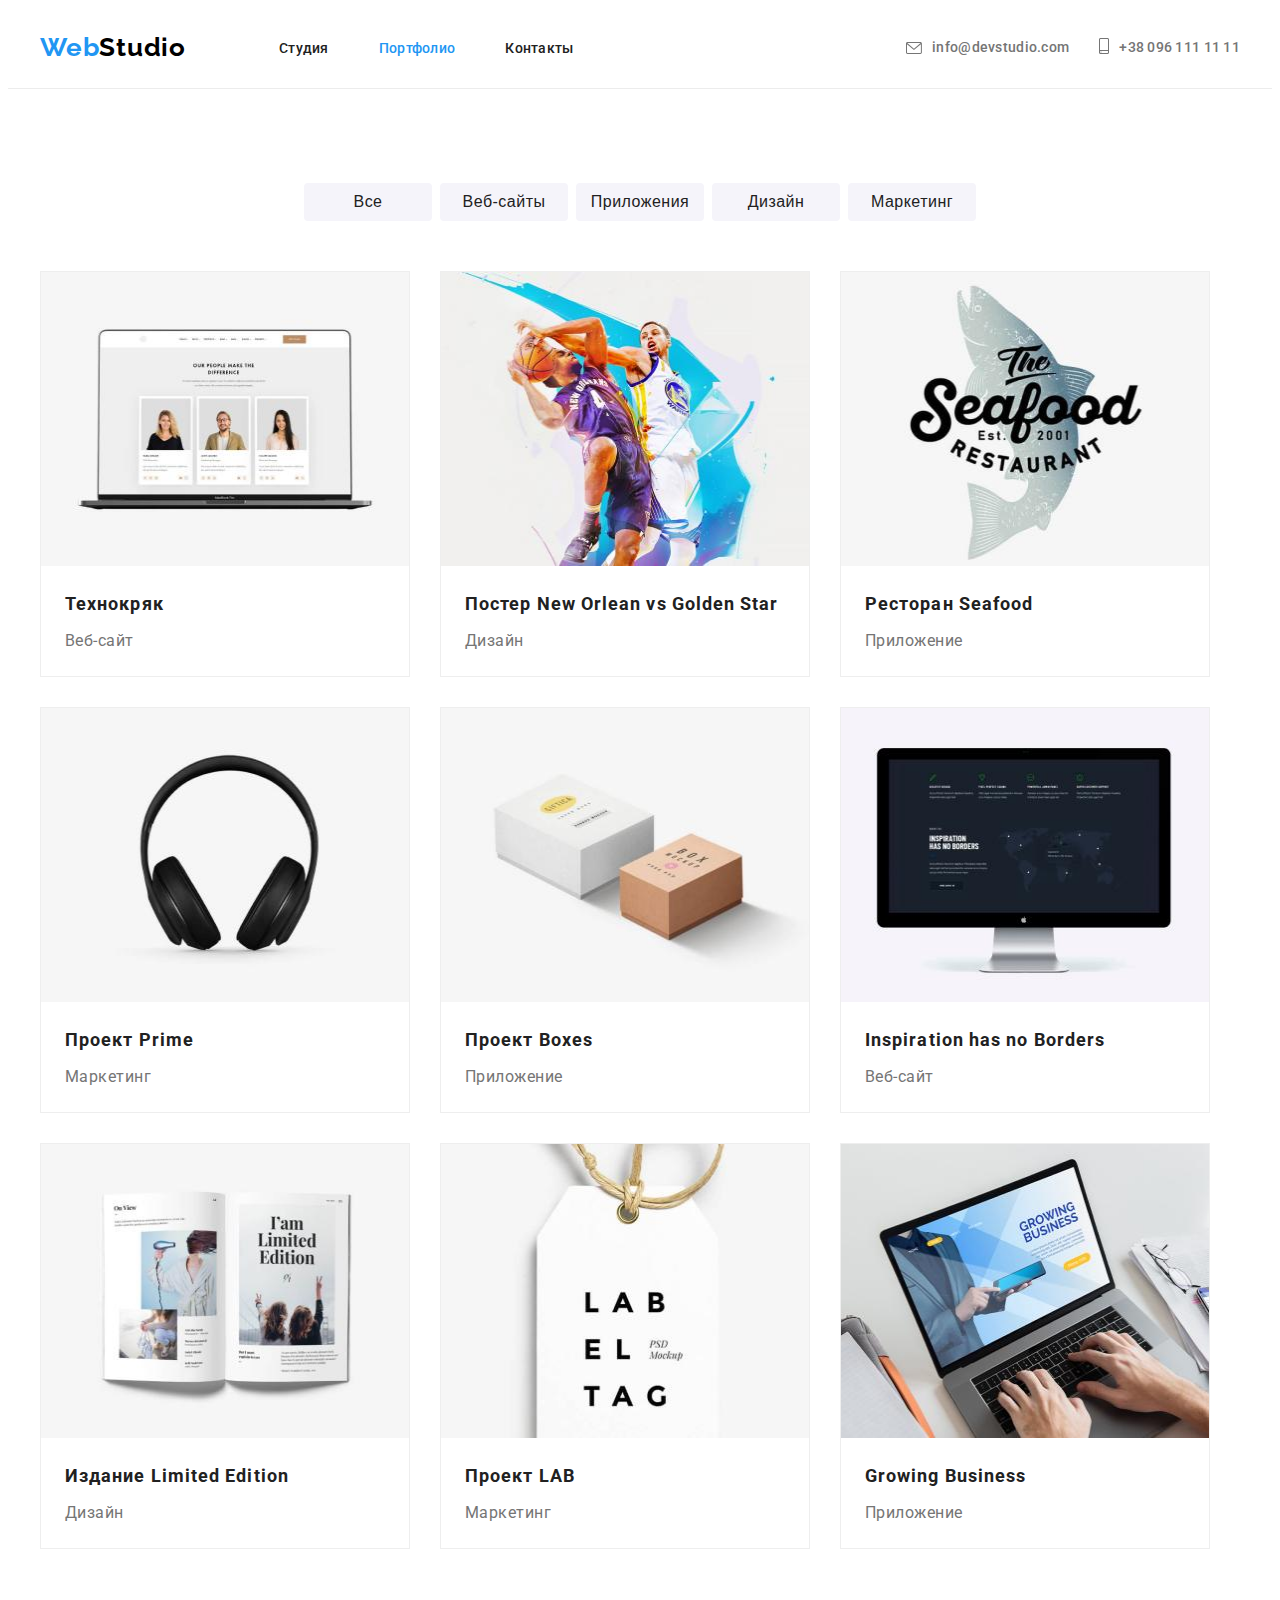
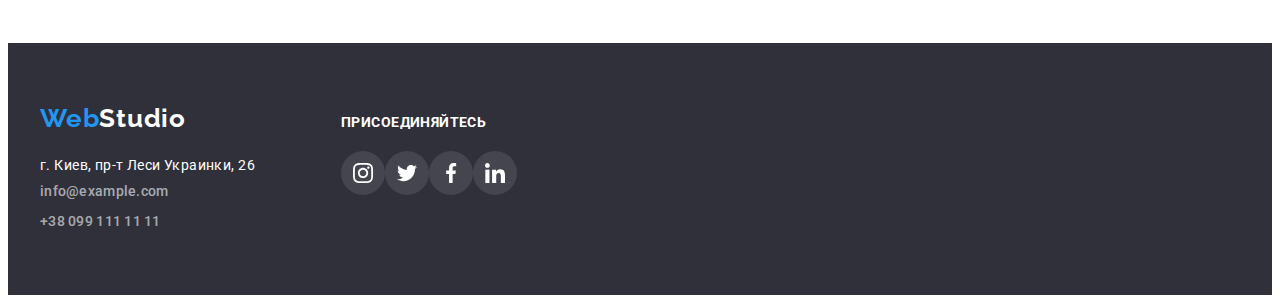
==== commit 906ea4de: "reload-ready-homework" ====
--- a/portfolio.html
+++ b/portfolio.html
@@ -77,7 +77,7 @@
                 <ul class="list services-list">
                     <li class="services-item">
                         <a href="" class="services-link link">
-                            <img src="./images/page-2/section-1/techno-crack.jpg" alt="технокряк" width="370"
+                            <img src="./images/page-2/section-1/techno-crack.jpg" alt="технокряк" width="368"
                                 height="294">
                             <div class="services-link-text">
                                 <h3 class="services-name">Технокряк</h3>
@@ -87,7 +87,7 @@
                     </li>
                     <li class="services-item">
                         <a href="" class="services-link link">
-                            <img src="./images/page-2/section-1/new-orlean-vs-golden-stars.jpg" alt="Постер" width="370"
+                            <img src="./images/page-2/section-1/new-orlean-vs-golden-stars.jpg" alt="Постер" width="368"
                                 height="294">
                             <div class="services-link-text">
                                 <h3 class="services-name">Постер <span lang="en">New Orlean vs Golden Star</span></h3>
@@ -97,7 +97,7 @@
                     </li>
                     <li class="services-item">
                         <a href="" class="services-link link">
-                            <img src="./images/page-2/section-1/resto-seafood.jpg" alt="Лого ресторана" width="370"
+                            <img src="./images/page-2/section-1/resto-seafood.jpg" alt="Лого ресторана" width="368"
                                 height="294">
                             <div class="services-link-text">
                                 <h3 class="services-name">Ресторан <span lang="en">Seafood</span></h3>
@@ -107,7 +107,7 @@
                     </li>
                     <li class="services-item">
                         <a href="" class="services-link link">
-                            <img src="./images/page-2/section-2/project-prime.jpg" alt="Наушники" width="370"
+                            <img src="./images/page-2/section-2/project-prime.jpg" alt="Наушники" width="368"
                                 height="294">
                             <div class="services-link-text">
                                 <h3 class="services-name">Проект <span lang="en">Prime</span></h3>
@@ -117,7 +117,7 @@
                     </li>
                     <li class="services-item">
                         <a href="" class="services-link link">
-                            <img src="./images/page-2/section-2/project-boxes.jpg" alt="Коробки" width="370"
+                            <img src="./images/page-2/section-2/project-boxes.jpg" alt="Коробки" width="368"
                                 height="294">
                             <div class="services-link-text">
                                 <h3 class="services-name">Проект <span lang="en">Boxes</span></h3>
@@ -128,7 +128,7 @@
                     <li class="services-item">
                         <a href="" class="services-link link">
                             <img src="./images/page-2/section-2/insoiration-has-no-borders.jpg" alt="Монитор"
-                                width="370" height="294">
+                                width="368" height="294">
                             <div class="services-link-text">
                                 <h3 class="services-name" lang="en">Inspiration has no Borders</h3>
                                 <p class="about-services">Веб-сайт</p>
@@ -137,7 +137,7 @@
                     </li>
                     <li class="services-item">
                         <a href="" class="services-link link">
-                            <img src="./images/page-2/section-3/limited-edition.jpg" alt="Журнал" width="370"
+                            <img src="./images/page-2/section-3/limited-edition.jpg" alt="Журнал" width="368"
                                 height="294">
                             <div class="services-link-text">
                                 <h3 class="services-name">Издание <span lang="en">Limited Edition</span></h3>
@@ -147,7 +147,7 @@
                     </li>
                     <li class="services-item">
                         <a href="" class="services-link link">
-                            <img src="./images/page-2/section-3/project_lab.jpg" alt="Бирка" width="370" height="294">
+                            <img src="./images/page-2/section-3/project_lab.jpg" alt="Бирка" width="368" height="294">
                             <div class="services-link-text">
                                 <h3 class="services-name">Проект <span lang="en">LAB</span></h3>
                                 <p class="about-services">Маркетинг</p>
@@ -157,7 +157,7 @@
                     <li class="services-item">
                         <a href="" class="services-link link">
                             <img src="./images/page-2/section-3/growing-business.jpg" alt="Работа за ноутбуком"
-                                width="370" height="294">
+                                width="368" height="294">
                             <div class="services-link-text">
                                 <h3 class="services-name" lang="en">Growing Business</h3>
                                 <p class="about-services">Приложение</p>
--- a/css/style.css
+++ b/css/style.css
@@ -229,6 +229,13 @@
   justify-content: space-between;
 }
 
+.header-contacts-item:hover .header-contacts-link,
+.header-contacts-item:focus .header-contacts-link {
+  background-color: var(--main-color);
+  fill: var(--acent-color);
+  color: var(--acent-color);
+}
+
 .header-contacts-item:not(:last-child) {
   margin-right: 30px;
 }
@@ -238,14 +245,18 @@
   fill: var(--contacts-color);
 }
 
-.main-link:hover,
-.main-link:focus {
+.header-contacts-link:hover,
+.header-contacts-link:focus,
+.contacts-link:hover,
+.contacts-link:focus {
   color: var(--acent-color);
 }
 
-.header-contacts-icon:hover,
-.header-contacts-icon:focus {
-  fill: var(--acent-color);
+.header-contacts-link:hover .header-contacts-icon,
+.header-contacts-link:focus .header-contacts-icon,
+.contacts-link:hover .header-contacts-icon,
+.contacts-link:focus .header-contacts-icon {
+  fill: currentColor;
 }
 
 /*============== END MAIN HEADER ==============*/
@@ -663,8 +674,8 @@
   background: var(--main-color);
   border: 1px solid var(--service-item-color);
   box-sizing: border-box;
-  box-shadow: 0px 1px 1px rgba(0, 0, 0, 0.12), 0px 4px 4px rgba(0, 0, 0, 0.06),
-    1px 4px 6px rgba(0, 0, 0, 0.16);
+  box-shadow: 0px 0px 1px rgba(0, 0, 0, 0.12), 0px 0px 4px rgba(0, 0, 0, 0.06),
+    0px 0px 6px rgba(0, 0, 0, 0.16);
 }
 
 .about-services {
@@ -722,7 +733,8 @@
 }
 
 .footer-container {
-  display: inline-flex;
+  display: flex;
+  justify-content: flex-start;
 }
 
 .main-footer {
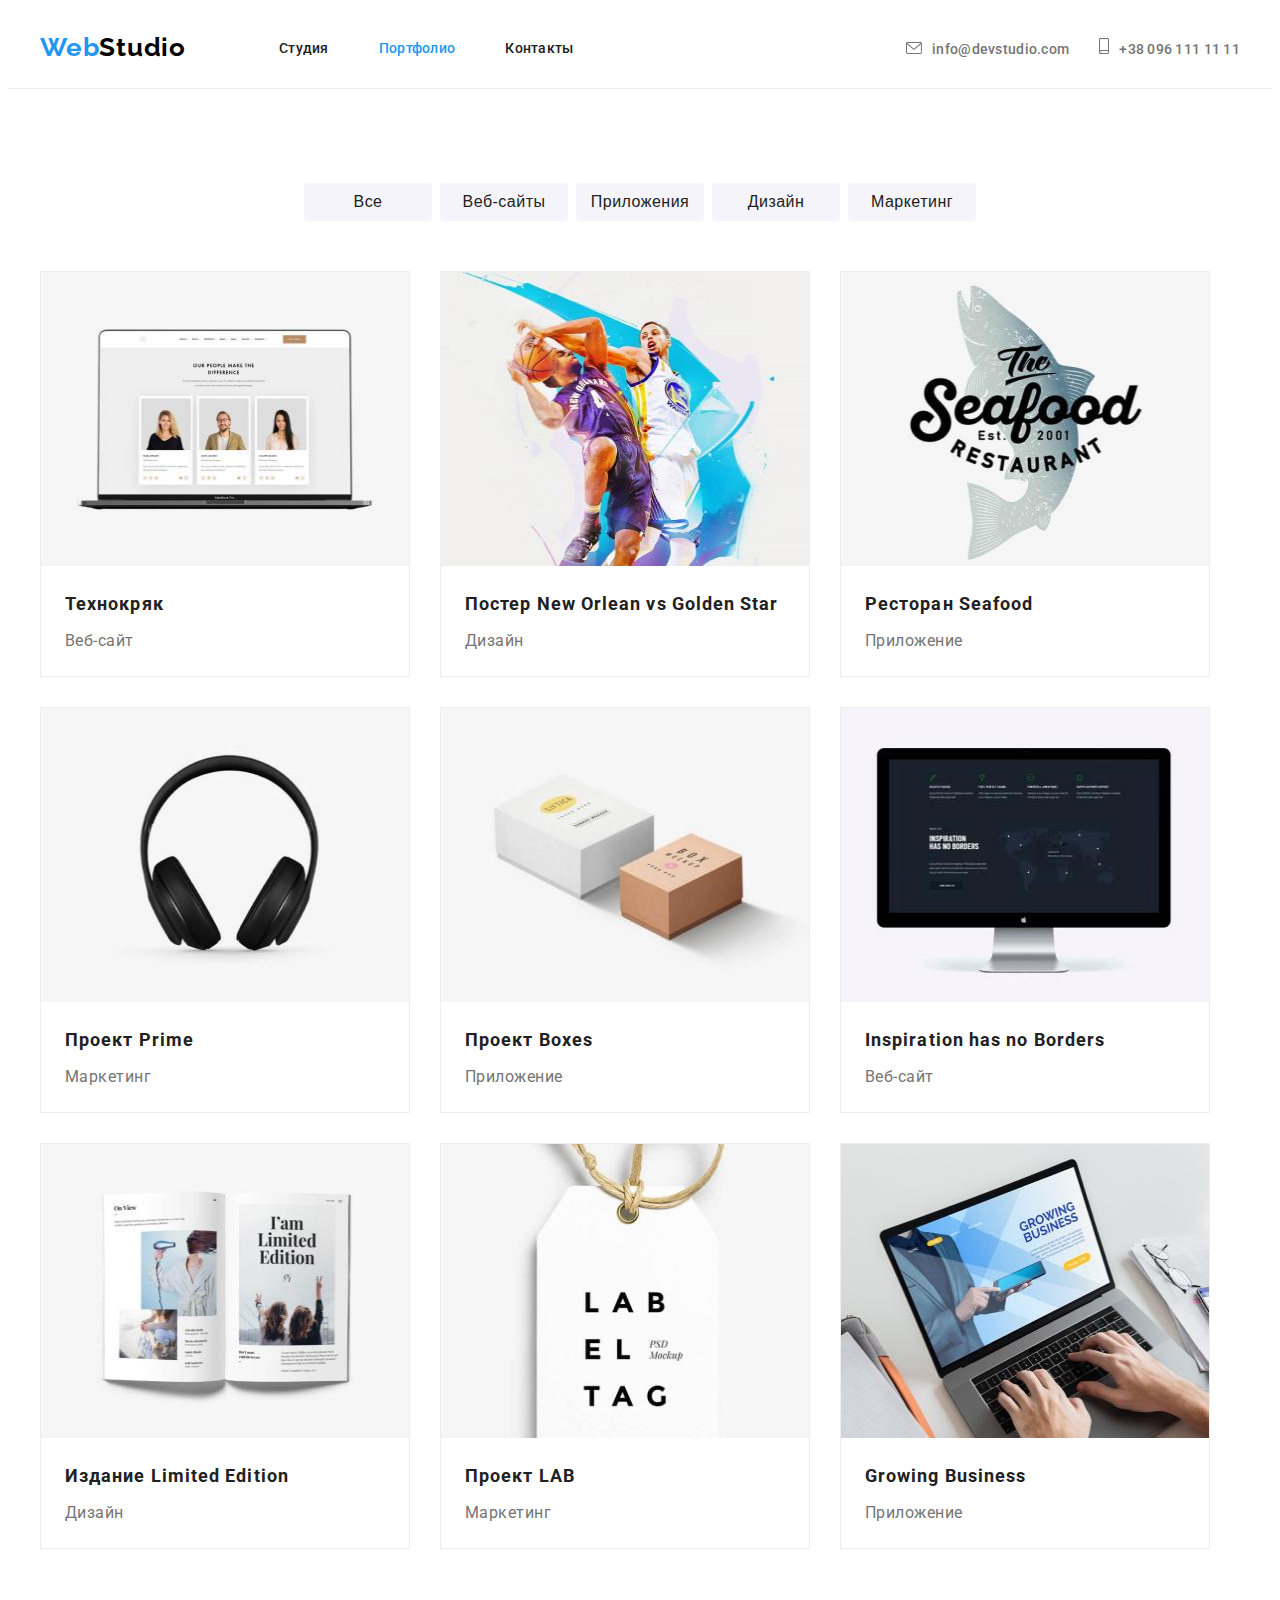
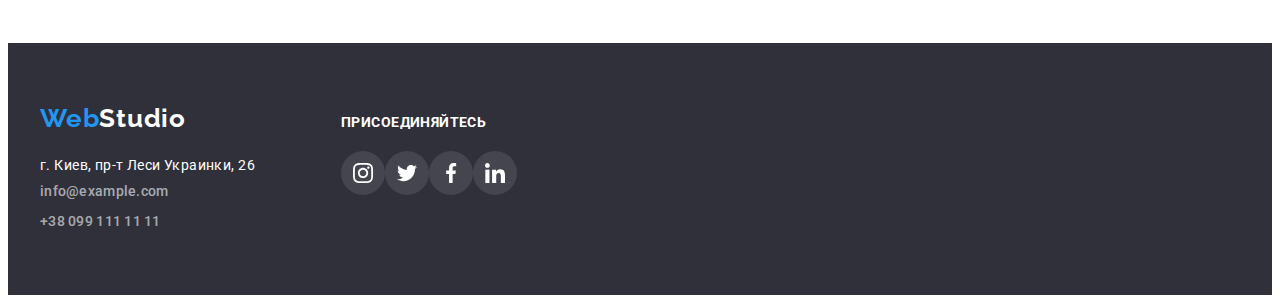
==== commit 8b2bd2cd: "repair-header-portfolio" ====
--- a/portfolio.html
+++ b/portfolio.html
@@ -34,22 +34,18 @@
                 </ul>
             </nav>
             <ul class="contacts-list list">
-                    <li class="header-contacts-item">
-                        <a class="header-contacts-link main-link link" href="">
-                            <svg width="16" height="12" class="header-contacts-icon">
-                                <use href="./images/sprite.svg#icon-envelope"></use>
-                            </svg>
-                            <a class="contacts-link main-link mail link"
-                                href="mailto:info@devstudio.com">info@devstudio.com</a>
-                        </a>
-                    </li>
-                    <li class="header-contacts-item">
-                        <a class="header-contacts-link main-link link" href="">
-                            <svg width="10" height="16" class="header-contacts-icon">
-                                <use href="./images/sprite.svg#icon-smartphone"></use>
-                            </svg>
-                        <a class="contacts-link main-link link" href="tel:+380961111111">+38 096 111 11 11</a>
-                    </li>
+                <li class="header-contacts-item">
+                    <a class="contacts-link main-link mail link" href="mailto:info@devstudio.com">
+                        <svg width="16" height="12" class="header-contacts-icon">
+                            <use href="./images/sprite.svg#icon-envelope"></use>
+                        </svg>info@devstudio.com</a>
+                </li>
+                <li class="header-contacts-item">
+                    <a class="contacts-link main-link link" href="tel:+380961111111"><svg width="10" height="16"
+                            class="header-contacts-icon">
+                            <use href="./images/sprite.svg#icon-smartphone"></use>
+                        </svg>+38 096 111 11 11</a>
+                </li>
             </ul>
         </div>
     </header>
